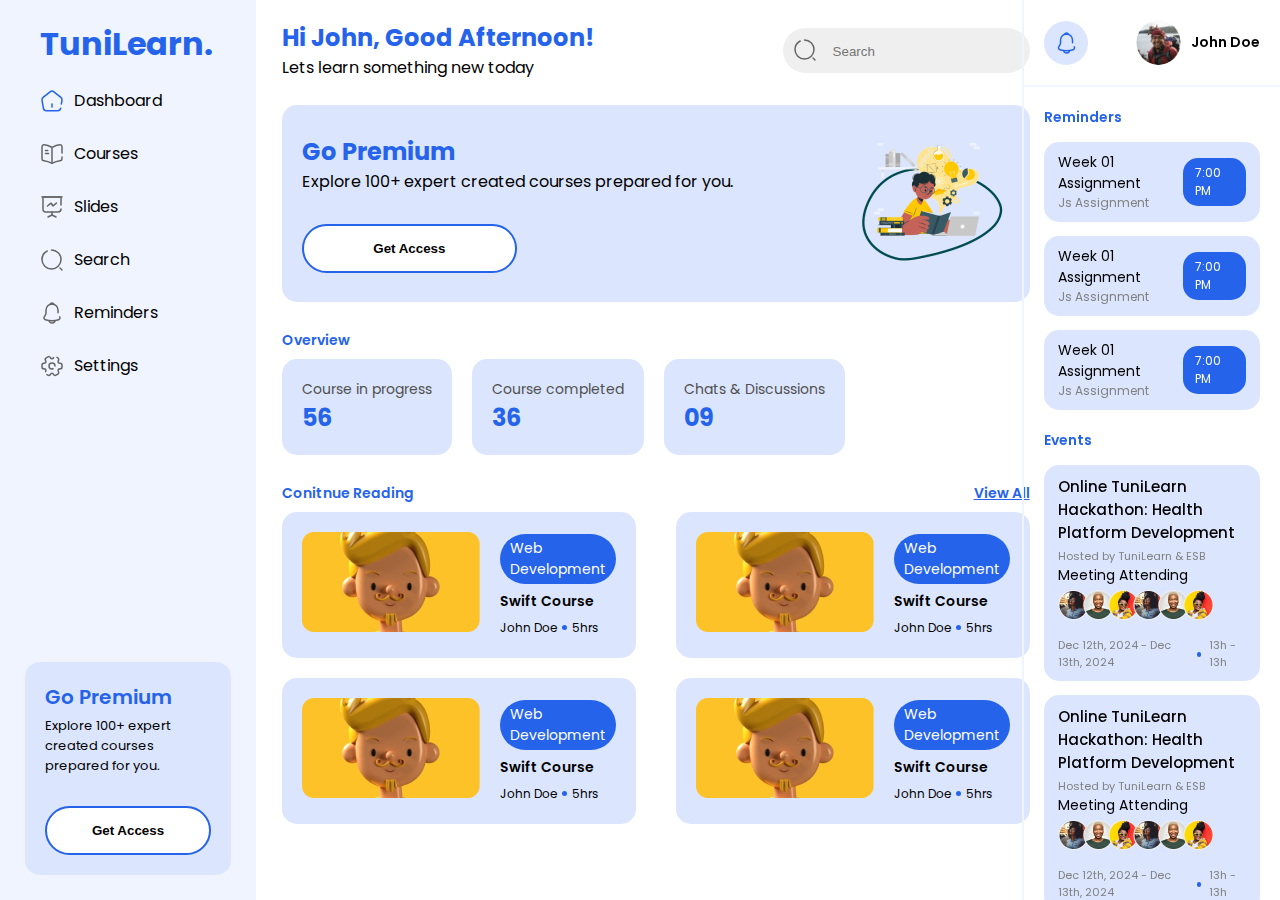
==== index.html @ e70f03cc "first commit" ====
<!DOCTYPE html>
<html lang="en">
  <head>
    <meta charset="UTF-8" />
    <meta name="viewport" content="width=device-width, initial-scale=1.0" />
    <title>TuniLearn</title>
    <link rel="stylesheet" href="assets/css/global.css" />
    <link rel="stylesheet" href="assets/css/style.css" />
  </head>
  <body>
    <div class="dashboardContainer">
      <div class="sidebar">
        <h1 class="logo">TuniLearn.</h1>
        <div class="sidebar-links">
          <a href="#" class="sidebar-link">
            <img
              src="assets/images/icons/home.svg"
              class="icon"
              alt="Dashboard"
            />
            <p>Dashboard</p>
          </a>
          <a href="#" class="sidebar-link">
            <img src="assets/images/icons/Course.svg" alt="Dashboard" />
            <p>Courses</p>
          </a>
          <a href="#" class="sidebar-link">
            <img
              src="assets/images/icons/presention-chart.svg"
              alt="Dashboard"
            />
            <p>Slides</p> </a
          ><a href="#" class="sidebar-link">
            <img src="assets/images/icons/search.svg" alt="Dashboard" />
            <p>Search</p>
          </a>
          <a href="#" class="sidebar-link">
            <img src="assets/images/icons/notification.svg" alt="Dashboard" />
            <p>Reminders</p>
          </a>
          <a href="#" class="sidebar-link">
            <img src="assets/images/icons/setting.svg" alt="Dashboard" />
            <p>Settings</p>
          </a>
        </div>

        <div class="premium">
          <h1>Go Premium</h1>
          <p>Explore 100+ expert created courses prepared for you.</p>
          <button>Get Access</button>
        </div>
      </div>
      <div class="main">
        <div class="main-header">
          <div class="main-header-left">
            <h2>Hi John, Good Afternoon!</h2>
            <p>Lets learn something new today</p>
          </div>
          <div class="search-bar">
            <input type="text" placeholder="Search" class="search-input" />
            
              <img
                src="assets/images/icons/search.svg"
                alt="Search"
                class="search-icon"
              />
          </div>
        </div>

        <div class="main-content">
          <div class="main-content-premium">
            <div>
              <h1 class="goPremium-title">Go Premium</h1>
              <p>Explore 100+ expert created courses prepared for you.</p>
              <button>Get Access</button>
            </div>
            <div>
              <img src="assets/images/courseimage.png" alt="Premium" />
            </div>
          </div>

          <div>
            <div class="main-content-title-container">
              <h3 class="main-content-title">Overview</h3>
            </div>
            <div class="main-content-overview">
              <div>
                <p>Course in progress</p>
                <h2>56</h2>
              </div>
              <div>
                <p>Course completed</p>
                <h2>36</h2>
              </div>
              <div>
                <p>Chats & Discussions</p>
                <h2>09</h2>
              </div>
            </div>
          </div>

          <div>
            <div class="main-content-title-container">
              <h3 class="main-content-title">Conitnue Reading</h3>
              <a href="#">View All</a>
            </div>
            <div class="main-content-courses">
              <div class="main-content-courses-card">
                <div>
                  <img src="assets/images/course1.png" alt="Course 1" />
                </div>
                <div class="main-content-courses-card-info">
                  <div class="course-category">
                    <p>Web Development</p>
                  </div>
                  <div class="course-title">
                    <p>Swift Course</p>
                  </div>
                  <div class="course-author">
                    <p>John Doe</p>
                    <div class="circle"></div>
                    <p>5hrs</p>
                  </div>
                </div>
              </div>
              <div class="main-content-courses-card">
                <div>
                  <img src="assets/images/course1.png" alt="Course 1" />
                </div>
                <div class="main-content-courses-card-info">
                  <div class="course-category">
                    <p>Web Development</p>
                  </div>
                  <div class="course-title">
                    <p>Swift Course</p>
                  </div>
                  <div class="course-author">
                    <p>John Doe</p>
                    <div class="circle"></div>
                    <p>5hrs</p>
                  </div>
                </div>
              </div>
              <div class="main-content-courses-card">
                <div>
                  <img src="assets/images/course1.png" alt="Course 1" />
                </div>
                <div class="main-content-courses-card-info">
                  <div class="course-category">
                    <p>Web Development</p>
                  </div>
                  <div class="course-title">
                    <p>Swift Course</p>
                  </div>
                  <div class="course-author">
                    <p>John Doe</p>
                    <div class="circle"></div>
                    <p>5hrs</p>
                  </div>
                </div>
              </div>
              <div class="main-content-courses-card">
                <div>
                  <img src="assets/images/course1.png" alt="Course 1" />
                </div>
                <div class="main-content-courses-card-info">
                  <div class="course-category">
                    <p>Web Development</p>
                  </div>
                  <div class="course-title">
                    <p>Swift Course</p>
                  </div>
                  <div class="course-author">
                    <p>John Doe</p>
                    <div class="circle"></div>
                    <p>5hrs</p>
                  </div>
                </div>
              </div>
            </div>
          </div>
        </div>
      </div>
      <div class="right">
        <div class="right-header">
          <div class="right-header-notification">
            <img
              src="assets/images/icons/notification2.svg"
              alt="Notification"
            />
          </div>
          <div class="right-header-user">
            <img src="assets/images/user.png" alt="User" />
            <p>John Doe</p>
          </div>
        </div>

        <div class="right-reminders">
          <h3 class="main-content-title">Reminders</h3>
          <div class="right-reminders-container">
            <div class="right-reminders-card">
              <div>
                <h3>Week 01 Assignment</h3>
                <p>Js Assignment</p>
              </div>
              <div class="right-reminders-card-time">
                <h4>7:00 PM</h4>
              </div>
            </div>

            <div class="right-reminders-card">
              <div>
                <h3>Week 01 Assignment</h3>
                <p>Js Assignment</p>
              </div>
              <div class="right-reminders-card-time">
                <h4>7:00 PM</h4>
              </div>
            </div>

            <div class="right-reminders-card">
              <div>
                <h3>Week 01 Assignment</h3>
                <p>Js Assignment</p>
              </div>
              <div class="right-reminders-card-time">
                <h4>7:00 PM</h4>
              </div>
            </div>
          </div>
        </div>

        <div class="right-reminders">
          <h3 class="main-content-title">Events</h3>
          <div class="right-events-container">
            <div class="right-events-card">
              <div>
                <div>
                  <h3>
                    Online TuniLearn Hackathon: Health Platform Development
                  </h3>
                  <p>Hosted by TuniLearn & ESB</p>
                </div>
                <div>
                  <h2>Meeting Attending</h2>
                  <div class="right-events-team">
                    <img
                      src="assets/images/team/t1.png"
                      alt="Meeting"
                      class="t1"
                    />
                    <img
                      src="assets/images/team/t2.png"
                      alt="Meeting"
                      class="t2"
                    />
                    <img
                      src="assets/images/team/t3.png"
                      alt="Meeting"
                      class="t3"
                    />
                    <img
                      src="assets/images/team/t1.png"
                      alt="Meeting"
                      class="t4"
                    />
                    <img
                      src="assets/images/team/t2.png"
                      alt="Meeting"
                      class="t5"
                    />
                    <img
                      src="assets/images/team/t3.png"
                      alt="Meeting"
                      class="t6"
                    />
                  </div>
                </div>
                <div class="right-events-card-time">
                  <p>Dec 12th, 2024 - Dec 13th, 2024</p>
                  <div class="right-events-card-time-line"></div>
                  <p>13h - 13h</p>
                </div>
              </div>
            </div>
            <div class="right-events-card">
              <div>
                <div>
                  <h3>
                    Online TuniLearn Hackathon: Health Platform Development
                  </h3>
                  <p>Hosted by TuniLearn & ESB</p>
                </div>
                <div>
                  <h2>Meeting Attending</h2>
                  <div class="right-events-team">
                    <img
                      src="assets/images/team/t1.png"
                      alt="Meeting"
                      class="t1"
                    />
                    <img
                      src="assets/images/team/t2.png"
                      alt="Meeting"
                      class="t2"
                    />
                    <img
                      src="assets/images/team/t3.png"
                      alt="Meeting"
                      class="t3"
                    />
                    <img
                      src="assets/images/team/t1.png"
                      alt="Meeting"
                      class="t4"
                    />
                    <img
                      src="assets/images/team/t2.png"
                      alt="Meeting"
                      class="t5"
                    />
                    <img
                      src="assets/images/team/t3.png"
                      alt="Meeting"
                      class="t6"
                    />
                  </div>
                </div>
                <div class="right-events-card-time">
                  <p>Dec 12th, 2024 - Dec 13th, 2024</p>
                  <div class="right-events-card-time-line"></div>
                  <p>13h - 13h</p>
                </div>
              </div>
            </div>
          </div>
        </div>
      </div>
    </div>
  </body>
</html>
---- assets/css/global.css ----
@import url("https://fonts.googleapis.com/css2?family=Poppins:ital,wght@0,100;0,200;0,300;0,400;0,500;0,600;0,700;0,800;0,900;1,100;1,200;1,300;1,400;1,500;1,600;1,700;1,800;1,900&display=swap");

* {
  margin: 0;
  padding: 0;
}

body {
  font-family: "Poppins", sans-serif;
  --sb-track-color: transparent;
  --sb-thumb-color: #2563eb;
  --sb-size: 7px;
}

body::-webkit-scrollbar {
  width: var(--sb-size);
}

body::-webkit-scrollbar-track {
  background: var(--sb-track-color);
  border-radius: 3px;
}

body::-webkit-scrollbar-thumb {
  background: var(--sb-thumb-color);
  border-radius: 3px;
}

@supports not selector(::-webkit-scrollbar) {
  body {
    scrollbar-color: var(--sb-thumb-color) var(--sb-track-color);
  }
}
---- assets/css/style.css ----
.dashboardContainer {
  display: flex;
  justify-content: space-between;
  height: 100vh;
}
.sidebar {
  background-color: #eff4ff;
  width: 20%;
  display: flex;
  flex-direction: column;
  height: 100vh;
  position: fixed;
  top: 0;
  left: 0;
  overflow-y: auto;
}

.right {
  position: fixed;
  top: 0;
  right: 0;
  width: 20%;
  height: 100vh;
  overflow-y: auto;
  border-left: 2px solid #eff4ff;
}

.right::-webkit-scrollbar {
  display: none;
}

.main {
  background-color: white;
  width: 70%;
  margin: 20px 22% 40px 22%;
}

.logo {
  color: #2563eb;
  margin: 20px 40px;
}

.sidebar-links {
  display: flex;
  flex-direction: column;
  gap: 28px;
  margin: 0px 40px;
}

.sidebar-link {
  display: flex;
  align-items: center;
  gap: 10px;
}

.sidebar-links a {
  text-decoration: none;
  color: black;
}

.premium {
  padding: 20px;
  background-color: #dbe6fe;
  margin: 25px;
  border-radius: 15px;
  margin-top: auto;
}

.premium h1 {
  font-size: 20px;
  font-weight: 600;
  color: #2563eb;
}

.premium p {
  font-size: 13px;
  margin-top: 4px;
}

.main-content-premium button,
.premium button {
  background-color: white;
  border: 2px solid #2563eb;
  color: black;
  border-radius: 999px;
  margin-top: 30px;
  font-weight: 600;
  padding: 15px 20px;
  width: 100%;
  transition: all 0.3s ease-in-out;
  cursor: pointer;
}

.main-content-premium button {
  width: 50%;
}

.main-content-premium button:hover,
.premium button:hover {
  background-color: #2563eb;
  border: 2px solid #2563eb;
  color: white;
}

.main-header {
  display: flex;
  flex-direction: row;
  justify-content: space-between;
  align-items: center;
  gap: 10px;
}

.search-bar {
  position: relative;
  gap: 5px;
  background-color: #efefef;
  padding: 10px 20px;
  border-radius: 999px;
}

.search-input {
  padding-left: 30px;
  border: none;
  background-color: #efefef;
}

.search-input:focus {
  outline: none;
}

.search-icon {
  position: absolute;
  left: 10px;
  top: 50%;
  transform: translateY(-50%);
}

.main-header-left h2 {
  color: #2563eb;
}

.main-content {
  margin-top: 25px;
  display: flex;
  flex-direction: column;
  gap: 20px;
}

.main-content-premium {
  display: flex;
  flex-direction: row;
  justify-content: space-between;
  align-items: center;
  padding: 20px;
  background-color: #dbe6fe;
  border-radius: 15px;
  margin-top: auto;
}

.main-content-overview {
  display: flex;
  flex-direction: row;
  align-items: center;
  gap: 20px;
}

.main-content-overview p {
  color: rgb(79, 79, 79);
  font-size: 14px;
}
.main-content-overview h2 {
  color: #2563eb;
}

.main-content-title {
  font-size: 14px;
  font-weight: 600;
  color: #2563eb;
}

.main-content-overview div {
  padding: 20px;
  background-color: #dbe6fe;
  border-radius: 15px;
}

.main-content-title-container {
  display: flex;
  flex-direction: row;
  justify-content: space-between;
  align-items: center;
  margin: 8px 0px;
}

.main-content-title-container a {
  text-decoration: underline;
  color: #2563eb;
  font-size: 14px;
  font-weight: 600;
}

.goPremium-title {
  color: #2563eb;
  font-size: 24px;
}

.main-content-courses {
  display: grid;
  grid-template-columns: repeat(2, 1fr);
  gap: 20px 40px;
  margin-top: auto;
  margin-bottom: 25px;
}

.main-content-courses-card {
  display: flex;
  flex-direction: row;
  justify-content: space-between;
  align-items: center;
  background-color: #dbe6fe;
  padding: 20px;
  border-radius: 15px;
  gap: 20px;
  font-size: 14px;
}

.main-content-courses-card-info {
  display: flex;
  flex-direction: column;
  gap: 7px;
}

.course-category {
  background-color: #2563eb;
  color: white;
  padding: 4px 10px;
  border-radius: 999px;
}

.course-title {
  font-weight: 600;
}

.course-author {
  display: flex;
  align-items: center;
  gap: 5px;
  font-size: 12px;
}

.circle {
  width: 5px;
  height: 5px;
  border-radius: 50%;
  background-color: #2563eb;
}

.right-header {
  display: flex;
  flex-direction: row;
  justify-content: space-between;
  align-items: center;
  gap: 10px;
  padding: 20px;
  border-bottom: 2px solid #eff4ff;
}

.right-header-notification {
  background-color: #dbe6fe;
  padding: 10px;
  border-radius: 999px;
  width: 24px;
  height: 24px;
  display: flex;
  justify-content: center;
  align-items: center;
}

.right-header-user {
  display: flex;
  flex-direction: row;
  align-items: center;
  gap: 10px;
}

.right-header-user img {
  width: 45px;
  height: 45px;
  border-radius: 50%;
}

.right-header-user p {
  font-size: 14px;
  font-weight: 600;
}

.right-reminders {
  margin: 20px;
}

.right-reminders-card {
  display: flex;
  flex-direction: row;
  justify-content: space-between;
  align-items: center;
  background-color: #dbe6fe;
  padding: 10px 14px;
  border-radius: 15px;
}

.right-reminders-card h3 {
  font-size: 14px;
  font-weight: normal;
}

.right-reminders-card p {
  font-size: 12px;
  color: rgb(128, 128, 128);
}

.right-reminders-card-time {
  background-color: #2563eb;
  padding: 6px 12px;
  border-radius: 15px;
  display: flex;
  justify-content: center;
  align-items: center;
}

.right-reminders-card h4 {
  font-size: 12px;
  font-weight: normal;
  color: white;
}

.right-reminders-card {
  margin-top: 14px;
  margin-bottom: 14px;
}

.right-events-card {
  margin-top: 14px;
  margin-bottom: 14px;
}

.right-events-card {
  display: flex;
  flex-direction: row;
  justify-content: space-between;
  align-items: center;
  background-color: #dbe6fe;
  padding: 10px 14px;
  border-radius: 15px;
}

.right-events-card h3 {
  font-size: 15px;
  font-weight: 500;
  margin-bottom: 4px;
}

.right-events-card h2 {
  font-size: 14px;
  font-weight: 400;
  margin-bottom: 4px;
}

.right-events-card p {
  font-size: 11px;
  color: rgb(128, 128, 128);
}

.t2,
.t3,
.t4,
.t5,
.t6 {
  margin-left: -10px;
}

.right-events-card-time {
  display: flex;
  flex-direction: row;
  align-items: center;
  gap: 8px;
  margin-top: 10px;
}

.right-events-card-time-line {
  width: 5px;
  height: 5px;
  border-radius: 999px;
  background-color: #2563eb;
}
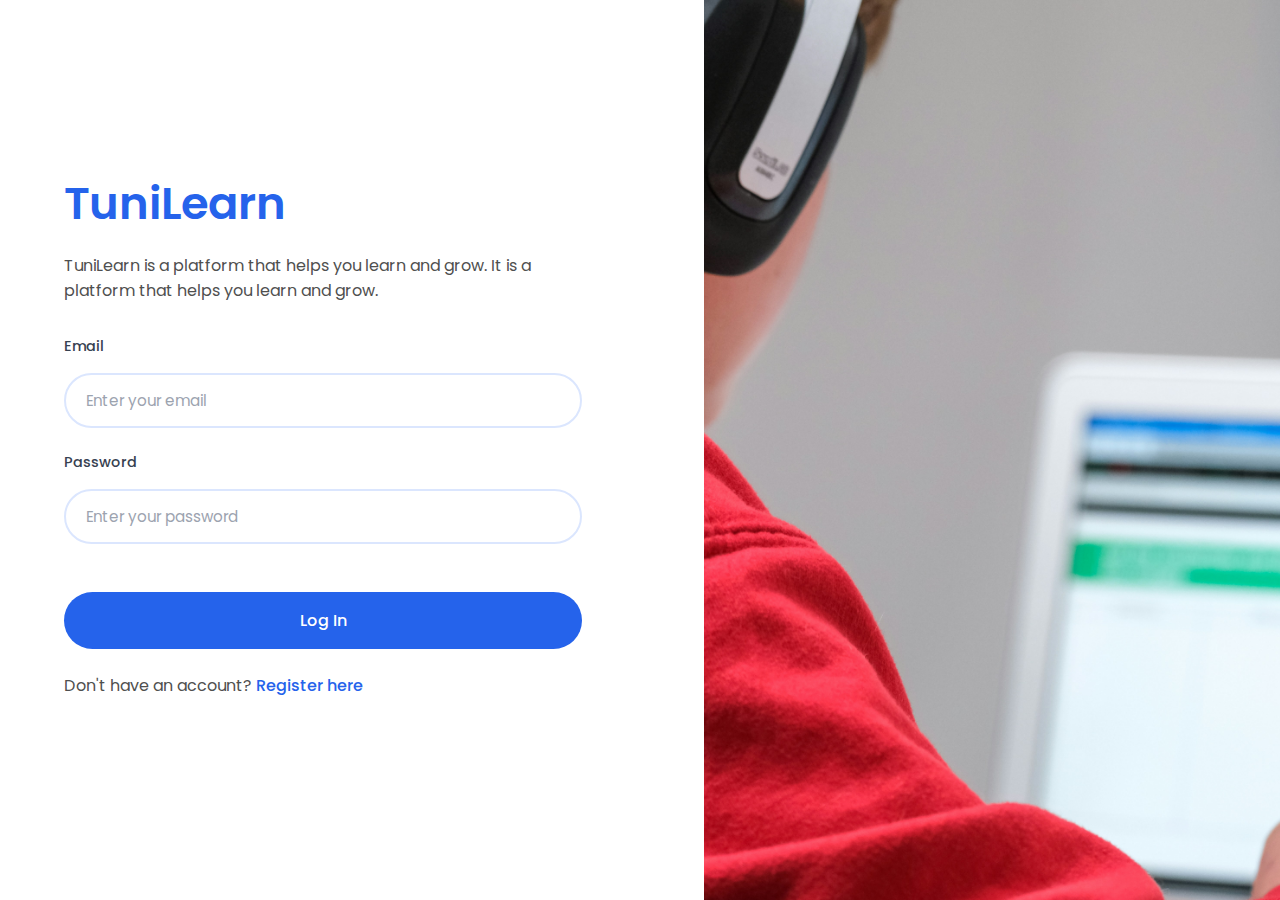
==== commit fd8157e1: "full web" ====
--- a/index.html
+++ b/index.html
@@ -3,339 +3,45 @@
   <head>
     <meta charset="UTF-8" />
     <meta name="viewport" content="width=device-width, initial-scale=1.0" />
-    <title>TuniLearn</title>
+    <title>Document</title>
     <link rel="stylesheet" href="assets/css/global.css" />
-    <link rel="stylesheet" href="assets/css/style.css" />
+    <link rel="stylesheet" href="assets/css/login.css" />
   </head>
   <body>
-    <div class="dashboardContainer">
-      <div class="sidebar">
-        <h1 class="logo">TuniLearn.</h1>
-        <div class="sidebar-links">
-          <a href="#" class="sidebar-link">
-            <img
-              src="assets/images/icons/home.svg"
-              class="icon"
-              alt="Dashboard"
-            />
-            <p>Dashboard</p>
-          </a>
-          <a href="#" class="sidebar-link">
-            <img src="assets/images/icons/Course.svg" alt="Dashboard" />
-            <p>Courses</p>
-          </a>
-          <a href="#" class="sidebar-link">
-            <img
-              src="assets/images/icons/presention-chart.svg"
-              alt="Dashboard"
-            />
-            <p>Slides</p> </a
-          ><a href="#" class="sidebar-link">
-            <img src="assets/images/icons/search.svg" alt="Dashboard" />
-            <p>Search</p>
-          </a>
-          <a href="#" class="sidebar-link">
-            <img src="assets/images/icons/notification.svg" alt="Dashboard" />
-            <p>Reminders</p>
-          </a>
-          <a href="#" class="sidebar-link">
-            <img src="assets/images/icons/setting.svg" alt="Dashboard" />
-            <p>Settings</p>
-          </a>
-        </div>
-
-        <div class="premium">
-          <h1>Go Premium</h1>
-          <p>Explore 100+ expert created courses prepared for you.</p>
-          <button>Get Access</button>
-        </div>
+    <div class="login-container">
+      <div class="login-container-left">
+        <a href="home.html" style="text-decoration: none">
+          <h1>TuniLearn</h1>
+        </a>
+        <p>
+          TuniLearn is a platform that helps you learn and grow. It is a
+          platform that helps you learn and grow.
+        </p>
+        <form>
+          <label for="email">Email</label>
+          <input
+            type="email"
+            id="email"
+            name="email"
+            placeholder="Enter your email"
+          />
+          <label for="password">Password</label>
+          <input
+            type="password"
+            id="password"
+            name="password"
+            placeholder="Enter your password"
+          />
+          <button type="submit">Log In</button>
+        </form>
+        <p class="login-link">
+          Don't have an account? <a href="register.html">Register here</a>
+        </p>
       </div>
-      <div class="main">
-        <div class="main-header">
-          <div class="main-header-left">
-            <h2>Hi John, Good Afternoon!</h2>
-            <p>Lets learn something new today</p>
-          </div>
-          <div class="search-bar">
-            <input type="text" placeholder="Search" class="search-input" />
-            
-              <img
-                src="assets/images/icons/search.svg"
-                alt="Search"
-                class="search-icon"
-              />
-          </div>
-        </div>
-
-        <div class="main-content">
-          <div class="main-content-premium">
-            <div>
-              <h1 class="goPremium-title">Go Premium</h1>
-              <p>Explore 100+ expert created courses prepared for you.</p>
-              <button>Get Access</button>
-            </div>
-            <div>
-              <img src="assets/images/courseimage.png" alt="Premium" />
-            </div>
-          </div>
-
-          <div>
-            <div class="main-content-title-container">
-              <h3 class="main-content-title">Overview</h3>
-            </div>
-            <div class="main-content-overview">
-              <div>
-                <p>Course in progress</p>
-                <h2>56</h2>
-              </div>
-              <div>
-                <p>Course completed</p>
-                <h2>36</h2>
-              </div>
-              <div>
-                <p>Chats & Discussions</p>
-                <h2>09</h2>
-              </div>
-            </div>
-          </div>
-
-          <div>
-            <div class="main-content-title-container">
-              <h3 class="main-content-title">Conitnue Reading</h3>
-              <a href="#">View All</a>
-            </div>
-            <div class="main-content-courses">
-              <div class="main-content-courses-card">
-                <div>
-                  <img src="assets/images/course1.png" alt="Course 1" />
-                </div>
-                <div class="main-content-courses-card-info">
-                  <div class="course-category">
-                    <p>Web Development</p>
-                  </div>
-                  <div class="course-title">
-                    <p>Swift Course</p>
-                  </div>
-                  <div class="course-author">
-                    <p>John Doe</p>
-                    <div class="circle"></div>
-                    <p>5hrs</p>
-                  </div>
-                </div>
-              </div>
-              <div class="main-content-courses-card">
-                <div>
-                  <img src="assets/images/course1.png" alt="Course 1" />
-                </div>
-                <div class="main-content-courses-card-info">
-                  <div class="course-category">
-                    <p>Web Development</p>
-                  </div>
-                  <div class="course-title">
-                    <p>Swift Course</p>
-                  </div>
-                  <div class="course-author">
-                    <p>John Doe</p>
-                    <div class="circle"></div>
-                    <p>5hrs</p>
-                  </div>
-                </div>
-              </div>
-              <div class="main-content-courses-card">
-                <div>
-                  <img src="assets/images/course1.png" alt="Course 1" />
-                </div>
-                <div class="main-content-courses-card-info">
-                  <div class="course-category">
-                    <p>Web Development</p>
-                  </div>
-                  <div class="course-title">
-                    <p>Swift Course</p>
-                  </div>
-                  <div class="course-author">
-                    <p>John Doe</p>
-                    <div class="circle"></div>
-                    <p>5hrs</p>
-                  </div>
-                </div>
-              </div>
-              <div class="main-content-courses-card">
-                <div>
-                  <img src="assets/images/course1.png" alt="Course 1" />
-                </div>
-                <div class="main-content-courses-card-info">
-                  <div class="course-category">
-                    <p>Web Development</p>
-                  </div>
-                  <div class="course-title">
-                    <p>Swift Course</p>
-                  </div>
-                  <div class="course-author">
-                    <p>John Doe</p>
-                    <div class="circle"></div>
-                    <p>5hrs</p>
-                  </div>
-                </div>
-              </div>
-            </div>
-          </div>
-        </div>
-      </div>
-      <div class="right">
-        <div class="right-header">
-          <div class="right-header-notification">
-            <img
-              src="assets/images/icons/notification2.svg"
-              alt="Notification"
-            />
-          </div>
-          <div class="right-header-user">
-            <img src="assets/images/user.png" alt="User" />
-            <p>John Doe</p>
-          </div>
-        </div>
-
-        <div class="right-reminders">
-          <h3 class="main-content-title">Reminders</h3>
-          <div class="right-reminders-container">
-            <div class="right-reminders-card">
-              <div>
-                <h3>Week 01 Assignment</h3>
-                <p>Js Assignment</p>
-              </div>
-              <div class="right-reminders-card-time">
-                <h4>7:00 PM</h4>
-              </div>
-            </div>
-
-            <div class="right-reminders-card">
-              <div>
-                <h3>Week 01 Assignment</h3>
-                <p>Js Assignment</p>
-              </div>
-              <div class="right-reminders-card-time">
-                <h4>7:00 PM</h4>
-              </div>
-            </div>
-
-            <div class="right-reminders-card">
-              <div>
-                <h3>Week 01 Assignment</h3>
-                <p>Js Assignment</p>
-              </div>
-              <div class="right-reminders-card-time">
-                <h4>7:00 PM</h4>
-              </div>
-            </div>
-          </div>
-        </div>
-
-        <div class="right-reminders">
-          <h3 class="main-content-title">Events</h3>
-          <div class="right-events-container">
-            <div class="right-events-card">
-              <div>
-                <div>
-                  <h3>
-                    Online TuniLearn Hackathon: Health Platform Development
-                  </h3>
-                  <p>Hosted by TuniLearn & ESB</p>
-                </div>
-                <div>
-                  <h2>Meeting Attending</h2>
-                  <div class="right-events-team">
-                    <img
-                      src="assets/images/team/t1.png"
-                      alt="Meeting"
-                      class="t1"
-                    />
-                    <img
-                      src="assets/images/team/t2.png"
-                      alt="Meeting"
-                      class="t2"
-                    />
-                    <img
-                      src="assets/images/team/t3.png"
-                      alt="Meeting"
-                      class="t3"
-                    />
-                    <img
-                      src="assets/images/team/t1.png"
-                      alt="Meeting"
-                      class="t4"
-                    />
-                    <img
-                      src="assets/images/team/t2.png"
-                      alt="Meeting"
-                      class="t5"
-                    />
-                    <img
-                      src="assets/images/team/t3.png"
-                      alt="Meeting"
-                      class="t6"
-                    />
-                  </div>
-                </div>
-                <div class="right-events-card-time">
-                  <p>Dec 12th, 2024 - Dec 13th, 2024</p>
-                  <div class="right-events-card-time-line"></div>
-                  <p>13h - 13h</p>
-                </div>
-              </div>
-            </div>
-            <div class="right-events-card">
-              <div>
-                <div>
-                  <h3>
-                    Online TuniLearn Hackathon: Health Platform Development
-                  </h3>
-                  <p>Hosted by TuniLearn & ESB</p>
-                </div>
-                <div>
-                  <h2>Meeting Attending</h2>
-                  <div class="right-events-team">
-                    <img
-                      src="assets/images/team/t1.png"
-                      alt="Meeting"
-                      class="t1"
-                    />
-                    <img
-                      src="assets/images/team/t2.png"
-                      alt="Meeting"
-                      class="t2"
-                    />
-                    <img
-                      src="assets/images/team/t3.png"
-                      alt="Meeting"
-                      class="t3"
-                    />
-                    <img
-                      src="assets/images/team/t1.png"
-                      alt="Meeting"
-                      class="t4"
-                    />
-                    <img
-                      src="assets/images/team/t2.png"
-                      alt="Meeting"
-                      class="t5"
-                    />
-                    <img
-                      src="assets/images/team/t3.png"
-                      alt="Meeting"
-                      class="t6"
-                    />
-                  </div>
-                </div>
-                <div class="right-events-card-time">
-                  <p>Dec 12th, 2024 - Dec 13th, 2024</p>
-                  <div class="right-events-card-time-line"></div>
-                  <p>13h - 13h</p>
-                </div>
-              </div>
-            </div>
-          </div>
-        </div>
+      <div class="login-container-right">
+        <img src="assets/images/login-image.jpg" alt="Login Image" />
       </div>
     </div>
+    <script src="assets/js/login-validation.js"></script>
   </body>
 </html>
--- a/assets/css/global.css
+++ b/assets/css/global.css
@@ -31,3 +31,17 @@
     scrollbar-color: var(--sb-thumb-color) var(--sb-track-color);
   }
 }
+
+.error-message {
+  color: #dc2626;
+  font-size: 14px;
+  margin-top: 4px;
+}
+
+.error {
+  border-color: #dc2626 !important;
+}
+
+.error:focus {
+  box-shadow: 0 0 0 3px rgba(220, 38, 38, 0.1) !important;
+}
--- a/assets/css/login.css
+++ b/assets/css/login.css
@@ -0,0 +1,138 @@
+.login-container {
+  display: flex;
+  justify-content: space-between;
+  align-items: stretch;
+  min-height: 100vh;
+  max-height: 100vh;
+  overflow: hidden;
+  background-color: white;
+}
+
+.login-container-left {
+  width: 50%;
+  padding: 32px 64px;
+  display: flex;
+  justify-content: center;
+  align-items: flex-start;
+  flex-direction: column;
+  overflow-y: auto;
+}
+
+.login-container-right {
+  width: 50%;
+  background-color: #eff4ff;
+}
+
+.login-container h1 {
+  color: #2563eb;
+  font-size: 44.8px;
+  font-weight: 600;
+  margin-bottom: 16px;
+}
+
+.login-container p {
+  color: rgb(79, 79, 79);
+  font-size: 16px;
+  margin-bottom: 32px;
+  line-height: 1.6;
+  max-width: 90%;
+}
+
+.login-container form {
+  display: flex;
+  flex-direction: column;
+  gap: 19.2px;
+  width: 90%;
+}
+
+.login-container label {
+  font-size: 14.4px;
+  font-weight: 500;
+  color: #374151;
+  margin-bottom: -8px;
+}
+
+.login-container input {
+  padding: 14px 20px;
+  border: 2px solid #dbe6fe;
+  border-radius: 999px;
+  font-family: "Poppins", sans-serif;
+  font-size: 15.2px;
+  transition: all 0.3s ease-in-out;
+  background-color: white;
+}
+
+.login-container input:focus {
+  outline: none;
+  border-color: #2563eb;
+  box-shadow: 0 0 0 3px rgba(37, 99, 235, 0.1);
+}
+
+.login-container input::placeholder {
+  color: #9ca3af;
+}
+
+.login-container button {
+  background-color: #2563eb;
+  color: white;
+  border: none;
+  padding: 16px 24px;
+  border-radius: 999px;
+  margin-top: 24px;
+  cursor: pointer;
+  transition: all 0.3s ease-in-out;
+  font-family: "Poppins", sans-serif;
+  font-weight: 500;
+  font-size: 16px;
+}
+
+.login-container button:hover {
+  background-color: #1d4ed8;
+  transform: translateY(-1px);
+  box-shadow: 0 4px 6px -1px rgba(0, 0, 0, 0.1);
+}
+
+.login-container img {
+  width: 100%;
+  height: 100%;
+  object-fit: cover;
+}
+
+.login-link {
+  margin-top: 24px;
+  font-size: 14px;
+  text-align: center;
+  color: rgb(79, 79, 79);
+}
+
+.login-link a {
+  color: #2563eb;
+  text-decoration: none;
+  font-weight: 500;
+  transition: all 0.3s ease-in-out;
+}
+
+.login-link a:hover {
+  text-decoration: underline;
+}
+
+.input-row {
+  display: flex;
+  gap: 20px;
+  width: 90%;
+}
+
+.input-group {
+  flex: 1;
+  display: flex;
+  flex-direction: column;
+  gap: 8px;
+}
+
+.input-group label {
+  margin-bottom: 0;
+}
+
+.login-container form {
+  gap: 24px;
+}
